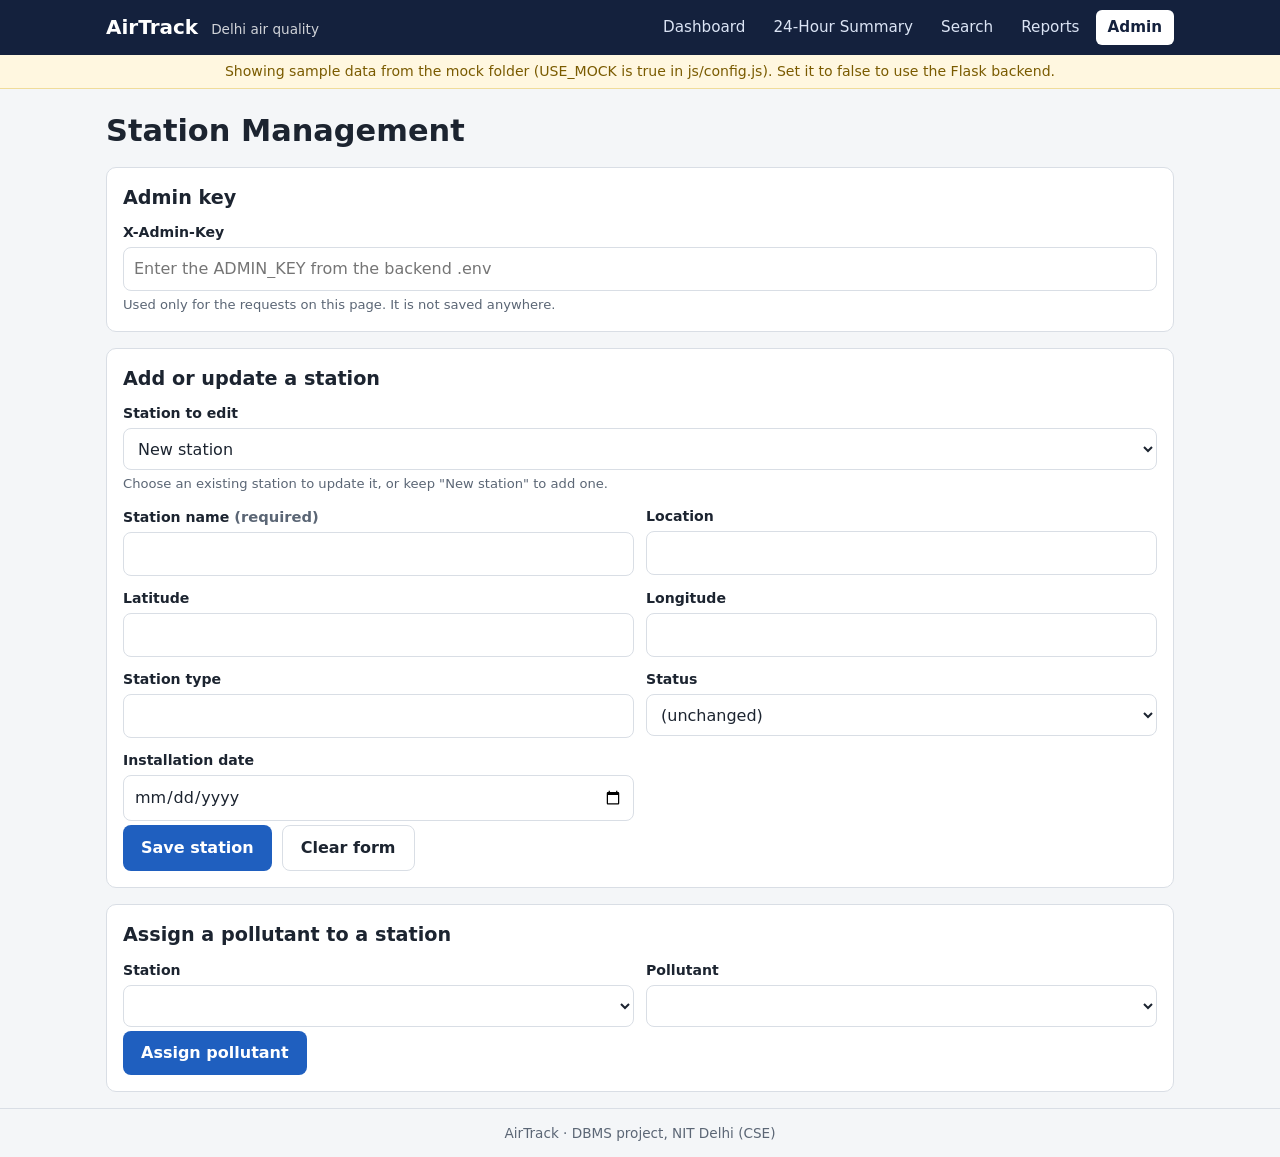
==== airtrack-main/frontend/admin.html @ 38c1b694 "Add files via upload" ====
<!DOCTYPE html>
<html lang="en">
<head>
  <meta charset="utf-8">
  <meta name="viewport" content="width=device-width, initial-scale=1">
  <title>Station Management | AirTrack</title>
  <link rel="stylesheet" href="css/style.css">
</head>
<body>
  <header class="site-header">
    <div class="container header-inner">
      <a class="brand" href="index.html">AirTrack <span>Delhi air quality</span></a>
      <nav class="nav" aria-label="Main">
        <a href="index.html">Dashboard</a>
        <a href="summary.html">24-Hour Summary</a>
        <a href="search.html">Search</a>
        <a href="reports.html">Reports</a>
        <a href="admin.html" class="active" aria-current="page">Admin</a>
      </nav>
    </div>
  </header>
  <div id="mock-banner" class="mock-banner" hidden></div>

  <main class="container">
    <h1>Station Management</h1>

    <div id="message" class="notice" hidden></div>

    <!-- Admin key: typed here, kept in JS memory only (gone when the page is reloaded) -->
    <section class="panel">
      <h2>Admin key</h2>
      <div class="field">
        <label for="admin-key">X-Admin-Key</label>
        <input type="password" id="admin-key" autocomplete="off" placeholder="Enter the ADMIN_KEY from the backend .env">
        <div class="hint">Used only for the requests on this page. It is not saved anywhere.</div>
      </div>
    </section>

    <!-- Add or update a station -->
    <section class="panel">
      <h2>Add or update a station</h2>
      <form id="station-form" novalidate>
        <div class="form-grid">
          <div class="span-all">
            <label for="station-pick">Station to edit</label>
            <select id="station-pick"><option value="">New station</option></select>
            <div class="hint">Choose an existing station to update it, or keep "New station" to add one.</div>
          </div>
          <div>
            <label for="s-name">Station name <span class="muted">(required)</span></label>
            <input type="text" id="s-name" maxlength="100">
          </div>
          <div>
            <label for="s-location">Location</label>
            <input type="text" id="s-location" maxlength="100">
          </div>
          <div>
            <label for="s-lat">Latitude</label>
            <input type="number" id="s-lat" step="any" min="-90" max="90">
          </div>
          <div>
            <label for="s-lon">Longitude</label>
            <input type="number" id="s-lon" step="any" min="-180" max="180">
          </div>
          <div>
            <label for="s-type">Station type</label>
            <input type="text" id="s-type" maxlength="30">
          </div>
          <div>
            <label for="s-status">Status</label>
            <select id="s-status">
              <option value="">(unchanged)</option>
              <option value="Active">Active</option>
              <option value="Inactive">Inactive</option>
            </select>
          </div>
          <div>
            <label for="s-installed">Installation date</label>
            <input type="date" id="s-installed">
          </div>
        </div>
        <div class="btn-row">
          <button type="submit" id="station-submit" class="btn">Save station</button>
          <button type="reset" id="station-reset" class="btn btn-secondary">Clear form</button>
        </div>
      </form>
      <div id="loading-station" class="loading" hidden><span class="spinner"></span><span>Saving…</span></div>
      <div id="station-message" class="notice" hidden></div>
    </section>

    <!-- Assign a pollutant to a station -->
    <section class="panel">
      <h2>Assign a pollutant to a station</h2>
      <form id="assign-form">
        <div class="form-grid">
          <div>
            <label for="assign-station">Station</label>
            <select id="assign-station"></select>
          </div>
          <div>
            <label for="assign-pollutant">Pollutant</label>
            <select id="assign-pollutant"></select>
          </div>
        </div>
        <div class="btn-row">
          <button type="submit" id="assign-submit" class="btn">Assign pollutant</button>
        </div>
      </form>
      <div id="loading-assign" class="loading" hidden><span class="spinner"></span><span>Saving…</span></div>
      <div id="assign-message" class="notice" hidden></div>
    </section>
  </main>

  <footer class="site-footer"><div class="container">AirTrack · DBMS project, NIT Delhi (CSE)</div></footer>

  <script src="js/config.js"></script>
  <script src="js/api.js"></script>
  <script src="js/common.js"></script>
  <script src="js/admin.js"></script>
</body>
</html>
---- airtrack-main/frontend/css/style.css ----
/* AirTrack: one stylesheet for every page. Plain CSS, mobile first. */

:root {
  --bg: #f4f6f8;
  --surface: #ffffff;
  --text: #1c2430;
  --muted: #5b6675;
  --border: #d9dee5;
  --primary: #1f5fbf;
  --primary-dark: #184c99;
  --danger: #b3261e;
  --danger-bg: #fdecea;
  --info: #1f5fbf;
  --info-bg: #eaf2fd;
  --empty: #7a5b00;
  --empty-bg: #fff7e0;
  --ok: #1b6e3a;
  --ok-bg: #e7f6ec;
  --radius: 10px;
  /* JS sets these on cards to show the AQI category colour (see the dashboard and reports) */
  --aqi-color: #9aa5b1;
  --aqi-text: #ffffff;
}

* { box-sizing: border-box; }

html { -webkit-text-size-adjust: 100%; }

body {
  margin: 0;
  font-family: system-ui, -apple-system, "Segoe UI", Roboto, Arial, sans-serif;
  font-size: 16px;
  line-height: 1.5;
  color: var(--text);
  background: var(--bg);
}

.container {
  width: 100%;
  max-width: 1100px;
  margin: 0 auto;
  padding: 0 16px;
}

h1 { font-size: 1.6rem; margin: 1.2rem 0 0.8rem; }
h2 { font-size: 1.2rem; margin: 1.6rem 0 0.6rem; }
h3 { font-size: 1.05rem; margin: 0 0 0.4rem; }
p { margin: 0 0 0.8rem; }
.muted { color: var(--muted); font-size: 0.92rem; }

/* ---------- Header and navigation ---------- */
.site-header { background: #14213d; color: #fff; }
.header-inner {
  display: flex;
  flex-direction: column;
  gap: 6px;
  padding-top: 10px;
  padding-bottom: 10px;
}
.brand { color: #fff; font-weight: 700; font-size: 1.25rem; text-decoration: none; }
.brand span { font-weight: 400; font-size: 0.85rem; opacity: 0.8; margin-left: 6px; }

.nav { display: flex; gap: 4px; overflow-x: auto; -webkit-overflow-scrolling: touch; }
.nav a {
  color: #dbe4f5;
  text-decoration: none;
  padding: 6px 12px;
  border-radius: 6px;
  white-space: nowrap;
  font-size: 0.95rem;
}
.nav a:hover { background: rgba(255, 255, 255, 0.12); }
.nav a.active { background: #fff; color: #14213d; font-weight: 600; }

.mock-banner {
  background: var(--empty-bg);
  color: var(--empty);
  text-align: center;
  font-size: 0.88rem;
  padding: 6px 12px;
  border-bottom: 1px solid #f0dc9a;
}

main { padding-bottom: 32px; }

.site-footer {
  border-top: 1px solid var(--border);
  color: var(--muted);
  font-size: 0.85rem;
  padding: 14px 0;
  text-align: center;
}

/* ---------- Forms and buttons ---------- */
label { display: block; font-size: 0.88rem; font-weight: 600; margin-bottom: 4px; }

select,
input[type="text"],
input[type="password"],
input[type="number"],
input[type="date"] {
  width: 100%;
  padding: 9px 10px;
  font: inherit;
  color: var(--text);
  background: #fff;
  border: 1px solid var(--border);
  border-radius: 8px;
  min-height: 42px;
}
select:focus,
input:focus,
button:focus-visible,
.nav a:focus-visible {
  outline: 3px solid rgba(31, 95, 191, 0.35);
  outline-offset: 1px;
}

.toolbar {
  display: flex;
  flex-wrap: wrap;
  gap: 12px;
  align-items: flex-end;
  margin-bottom: 16px;
}
.toolbar .field { flex: 1 1 180px; min-width: 0; }
.toolbar .field.small { flex: 0 1 160px; }

.form-grid {
  display: grid;
  grid-template-columns: 1fr;
  gap: 12px;
}
.form-grid .span-all { grid-column: 1 / -1; }
.hint { font-size: 0.82rem; color: var(--muted); margin-top: 4px; }

.radio-row { display: flex; gap: 16px; align-items: center; min-height: 42px; }
.radio-row label { display: inline-flex; gap: 6px; align-items: center; font-weight: 400; margin: 0; }

.btn {
  font: inherit;
  font-weight: 600;
  color: #fff;
  background: var(--primary);
  border: 0;
  border-radius: 8px;
  padding: 10px 18px;
  min-height: 42px;
  cursor: pointer;
}
.btn:hover { background: var(--primary-dark); }
.btn:disabled { opacity: 0.5; cursor: not-allowed; }
.btn-secondary { background: #fff; color: var(--text); border: 1px solid var(--border); }
.btn-secondary:hover { background: #eef1f5; }
.btn-row { display: flex; flex-wrap: wrap; gap: 10px; margin-top: 4px; }

/* ---------- Panels ---------- */
.panel {
  background: var(--surface);
  border: 1px solid var(--border);
  border-radius: var(--radius);
  padding: 16px;
  margin-bottom: 16px;
}
.panel > h2:first-child { margin-top: 0; }

/* ---------- UX states: loading, empty, error ---------- */
.loading { display: flex; align-items: center; gap: 10px; padding: 16px 4px; color: var(--muted); }
.spinner {
  width: 22px;
  height: 22px;
  border: 3px solid var(--border);
  border-top-color: var(--primary);
  border-radius: 50%;
  animation: spin 0.8s linear infinite;
  flex: none;
}
@keyframes spin { to { transform: rotate(360deg); } }

.notice {
  padding: 12px 14px;
  border-radius: 8px;
  border: 1px solid transparent;
  margin: 8px 0 14px;
}
.notice.error { background: var(--danger-bg); color: var(--danger); border-color: #f3c2be; }
.notice.empty { background: var(--empty-bg); color: var(--empty); border-color: #f0dc9a; }
.notice.info { background: var(--info-bg); color: var(--info); border-color: #c4d8f5; }
.notice.success { background: var(--ok-bg); color: var(--ok); border-color: #b7e0c4; }

[hidden] { display: none !important; }

/* ---------- Dashboard: AQI card ---------- */
.aqi-card {
  background: var(--surface);
  border: 1px solid var(--border);
  border-top: 8px solid var(--aqi-color);
  border-radius: var(--radius);
  padding: 20px 16px;
}
.aqi-main { display: flex; align-items: center; gap: 18px; flex-wrap: wrap; }
.aqi-number {
  display: grid;
  place-items: center;
  width: 8rem;
  height: 8rem;
  border-radius: 50%;
  background: var(--aqi-color);
  color: var(--aqi-text);
  font-size: 3rem;
  font-weight: 700;
  line-height: 1;
  flex: none;
}
.aqi-meta { min-width: 0; }
.badge {
  display: inline-block;
  background: var(--aqi-color);
  color: var(--aqi-text);
  font-weight: 700;
  font-size: 1.15rem;
  padding: 4px 14px;
  border-radius: 999px;
}
.aqi-date { margin: 8px 0 0; color: var(--muted); }
.aqi-health { margin: 16px 0 12px; font-size: 1.02rem; }
.aqi-facts { display: flex; flex-wrap: wrap; gap: 8px 32px; margin: 0; }
.aqi-facts dt { font-size: 0.82rem; color: var(--muted); }
.aqi-facts dd { margin: 0; font-weight: 600; }

/* small cards, one per pollutant */
.cards { display: grid; grid-template-columns: repeat(auto-fit, minmax(150px, 1fr)); gap: 12px; }
.pcard {
  background: var(--surface);
  border: 1px solid var(--border);
  border-left: 6px solid var(--aqi-color);
  border-radius: var(--radius);
  padding: 12px 14px;
}
.pcard .pname { font-weight: 700; }
.pcard .pvalue { font-size: 1.6rem; font-weight: 700; line-height: 1.2; }
.pcard .punit { font-size: 0.8rem; color: var(--muted); font-weight: 400; }
.pcard .psub { margin-top: 4px; font-size: 0.88rem; color: var(--muted); }

.legend { display: flex; flex-wrap: wrap; gap: 8px 16px; list-style: none; padding: 0; margin: 0; font-size: 0.85rem; }
.legend li { display: flex; align-items: center; gap: 6px; }
.legend .swatch { width: 14px; height: 14px; border-radius: 3px; background: var(--aqi-color); flex: none; }

/* ---------- Charts ---------- */
.chart-box { position: relative; height: 280px; }
.chart-box canvas { max-width: 100%; }

/* ---------- Tables ---------- */
.table-wrap { overflow-x: auto; -webkit-overflow-scrolling: touch; border: 1px solid var(--border); border-radius: 8px; background: #fff; }
table { width: 100%; border-collapse: collapse; font-size: 0.92rem; }
th, td { padding: 9px 12px; text-align: left; border-bottom: 1px solid var(--border); white-space: nowrap; }
th { background: #eef1f5; font-weight: 600; position: sticky; top: 0; }
tbody tr:last-child td { border-bottom: 0; }
tbody tr:hover { background: #f7f9fc; }
td.num, th.num { text-align: right; font-variant-numeric: tabular-nums; }
.cat-dot { display: inline-block; width: 10px; height: 10px; border-radius: 50%; background: var(--aqi-color); margin-right: 6px; }

/* ---------- Tabs and pagination (Search page) ---------- */
.tabs { display: flex; gap: 4px; border-bottom: 2px solid var(--border); margin: 16px 0 12px; }
.tab {
  font: inherit;
  font-weight: 600;
  background: none;
  border: 0;
  border-bottom: 3px solid transparent;
  margin-bottom: -2px;
  padding: 10px 14px;
  color: var(--muted);
  cursor: pointer;
}
.tab:hover { color: var(--text); }
.tab[aria-selected="true"] { color: var(--primary); border-bottom-color: var(--primary); }

.result-bar { display: flex; flex-wrap: wrap; justify-content: space-between; gap: 8px; align-items: center; margin-bottom: 8px; }
.pagination { display: flex; align-items: center; justify-content: center; gap: 12px; margin-top: 12px; flex-wrap: wrap; }

/* ---------- Reports: most polluted highlight ---------- */
.highlight {
  display: flex;
  align-items: center;
  gap: 16px;
  flex-wrap: wrap;
  background: var(--surface);
  border: 1px solid var(--border);
  border-left: 10px solid var(--aqi-color);
  border-radius: var(--radius);
  padding: 14px 16px;
  margin-bottom: 16px;
}
.highlight .hl-label { font-size: 0.82rem; color: var(--muted); text-transform: uppercase; letter-spacing: 0.04em; }
.highlight .hl-station { font-size: 1.25rem; font-weight: 700; }
.highlight .hl-aqi {
  background: var(--aqi-color);
  color: var(--aqi-text);
  font-size: 1.6rem;
  font-weight: 700;
  border-radius: 8px;
  padding: 4px 14px;
}

/* ---------- Wider screens ---------- */
@media (min-width: 640px) {
  .header-inner { flex-direction: row; align-items: center; justify-content: space-between; }
  .form-grid { grid-template-columns: repeat(2, 1fr); }
  .chart-box { height: 340px; }
  h1 { font-size: 1.9rem; }
}

@media (min-width: 900px) {
  .form-grid.cols-3 { grid-template-columns: repeat(3, 1fr); }
}

@media (max-width: 420px) {
  .aqi-number { width: 6.5rem; height: 6.5rem; font-size: 2.4rem; }
  th, td { padding: 8px 9px; }
}
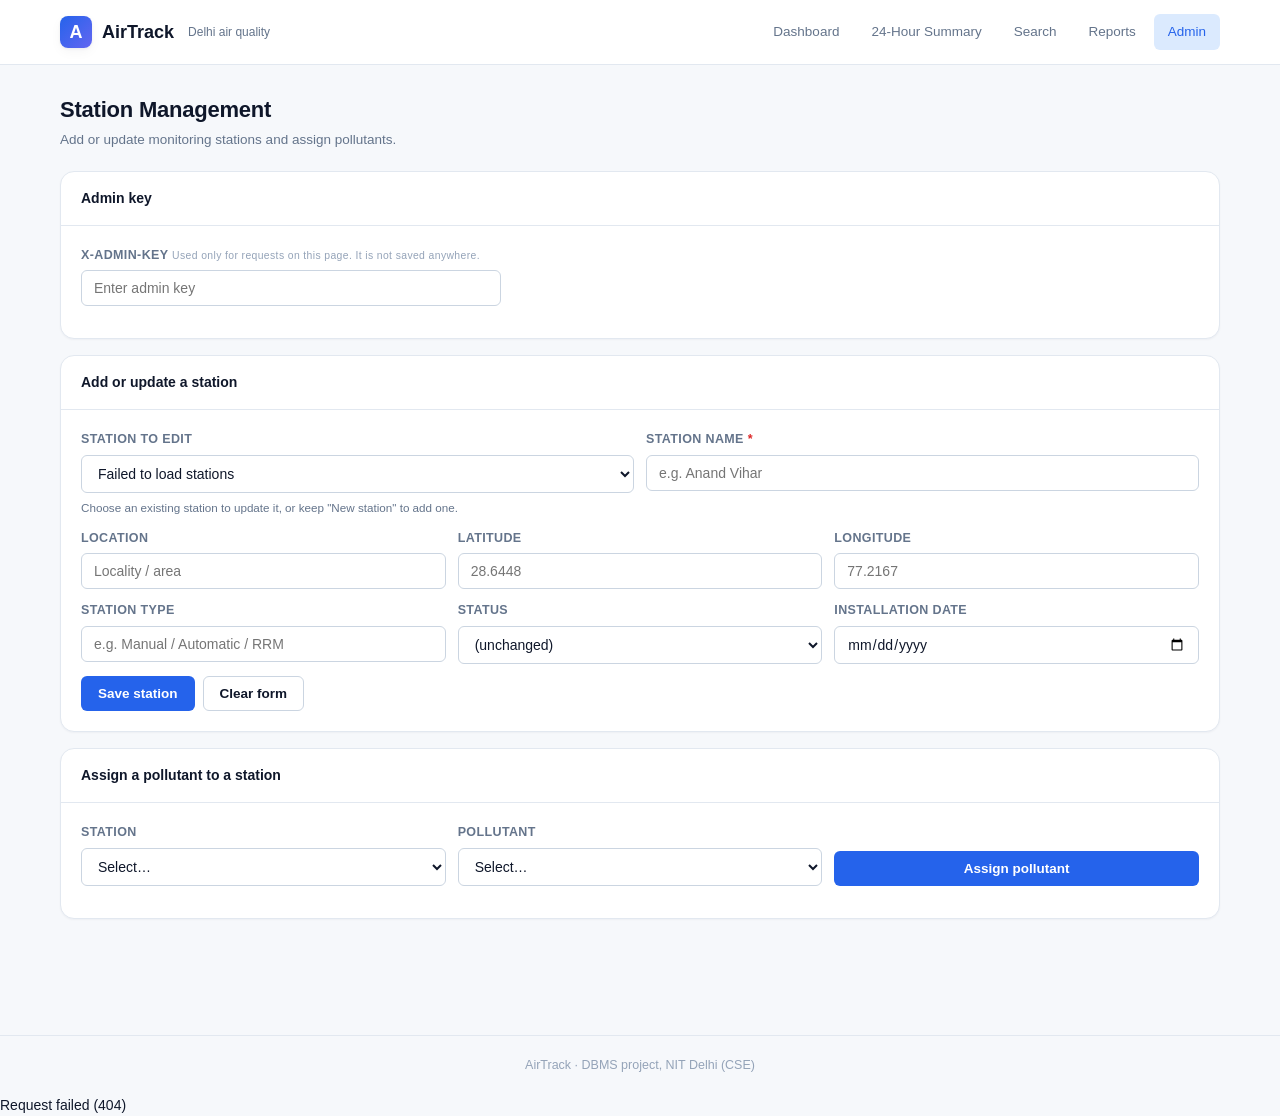
==== commit a9c6637c: "Add files via upload" ====
--- a/airtrack-main/frontend/admin.html
+++ b/airtrack-main/frontend/admin.html
@@ -1,121 +1,299 @@
 <!DOCTYPE html>
 <html lang="en">
 <head>
-  <meta charset="utf-8">
-  <meta name="viewport" content="width=device-width, initial-scale=1">
+  <meta charset="UTF-8" />
+  <meta name="viewport" content="width=device-width, initial-scale=1.0" />
   <title>Station Management | AirTrack</title>
-  <link rel="stylesheet" href="css/style.css">
+  <link rel="stylesheet" href="css/styles.css" />
 </head>
 <body>
-  <header class="site-header">
-    <div class="container header-inner">
-      <a class="brand" href="index.html">AirTrack <span>Delhi air quality</span></a>
-      <nav class="nav" aria-label="Main">
+  <header class="topbar">
+    <div class="topbar-inner">
+      <a class="brand" href="index.html">
+        <span class="brand-mark">A</span>
+        <span>AirTrack</span>
+        <span class="brand-sub">Delhi air quality</span>
+      </a>
+      <nav class="nav">
         <a href="index.html">Dashboard</a>
         <a href="summary.html">24-Hour Summary</a>
         <a href="search.html">Search</a>
         <a href="reports.html">Reports</a>
-        <a href="admin.html" class="active" aria-current="page">Admin</a>
+        <a href="admin.html">Admin</a>
       </nav>
     </div>
   </header>
-  <div id="mock-banner" class="mock-banner" hidden></div>
 
   <main class="container">
-    <h1>Station Management</h1>
-
-    <div id="message" class="notice" hidden></div>
-
-    <!-- Admin key: typed here, kept in JS memory only (gone when the page is reloaded) -->
-    <section class="panel">
-      <h2>Admin key</h2>
-      <div class="field">
-        <label for="admin-key">X-Admin-Key</label>
-        <input type="password" id="admin-key" autocomplete="off" placeholder="Enter the ADMIN_KEY from the backend .env">
-        <div class="hint">Used only for the requests on this page. It is not saved anywhere.</div>
+    <div class="page-header">
+      <div>
+        <h1 class="page-title">Station Management</h1>
+        <p class="page-subtitle">Add or update monitoring stations and assign pollutants.</p>
+      </div>
+    </div>
+
+    <section class="card" style="margin-bottom:16px;">
+      <div class="card-head"><h2 class="card-title">Admin key</h2></div>
+      <div class="card-body">
+        <div class="form-row">
+          <div class="field" style="grid-column: 1 / -1; max-width: 420px;">
+            <label for="admin-key">X-Admin-Key <small style="text-transform:none;font-weight:400;color:var(--text-subtle);">Used only for requests on this page. It is not saved anywhere.</small></label>
+            <input id="admin-key" type="password" class="input" autocomplete="off" placeholder="Enter admin key" />
+          </div>
+        </div>
       </div>
     </section>
 
-    <!-- Add or update a station -->
-    <section class="panel">
-      <h2>Add or update a station</h2>
-      <form id="station-form" novalidate>
-        <div class="form-grid">
-          <div class="span-all">
-            <label for="station-pick">Station to edit</label>
-            <select id="station-pick"><option value="">New station</option></select>
-            <div class="hint">Choose an existing station to update it, or keep "New station" to add one.</div>
-          </div>
-          <div>
-            <label for="s-name">Station name <span class="muted">(required)</span></label>
-            <input type="text" id="s-name" maxlength="100">
-          </div>
-          <div>
-            <label for="s-location">Location</label>
-            <input type="text" id="s-location" maxlength="100">
-          </div>
-          <div>
-            <label for="s-lat">Latitude</label>
-            <input type="number" id="s-lat" step="any" min="-90" max="90">
-          </div>
-          <div>
-            <label for="s-lon">Longitude</label>
-            <input type="number" id="s-lon" step="any" min="-180" max="180">
-          </div>
-          <div>
-            <label for="s-type">Station type</label>
-            <input type="text" id="s-type" maxlength="30">
-          </div>
-          <div>
-            <label for="s-status">Status</label>
-            <select id="s-status">
-              <option value="">(unchanged)</option>
-              <option value="Active">Active</option>
-              <option value="Inactive">Inactive</option>
-            </select>
-          </div>
-          <div>
-            <label for="s-installed">Installation date</label>
-            <input type="date" id="s-installed">
-          </div>
-        </div>
-        <div class="btn-row">
-          <button type="submit" id="station-submit" class="btn">Save station</button>
-          <button type="reset" id="station-reset" class="btn btn-secondary">Clear form</button>
-        </div>
-      </form>
-      <div id="loading-station" class="loading" hidden><span class="spinner"></span><span>Saving…</span></div>
-      <div id="station-message" class="notice" hidden></div>
+    <section class="card" style="margin-bottom:16px;">
+      <div class="card-head"><h2 class="card-title">Add or update a station</h2></div>
+      <div class="card-body">
+        <form id="station-form" novalidate>
+          <div class="form-row">
+            <div class="field">
+              <label for="st-select">Station to edit</label>
+              <select id="st-select" class="select">
+                <option value="">New station</option>
+              </select>
+              <small style="color:var(--text-muted);">Choose an existing station to update it, or keep "New station" to add one.</small>
+            </div>
+            <div class="field">
+              <label for="st-name">Station name <span style="color:var(--danger);">*</span></label>
+              <input id="st-name" type="text" class="input" required placeholder="e.g. Anand Vihar" />
+            </div>
+          </div>
+          <div class="form-row">
+            <div class="field">
+              <label for="st-location">Location</label>
+              <input id="st-location" type="text" class="input" placeholder="Locality / area" />
+            </div>
+            <div class="field">
+              <label for="st-lat">Latitude</label>
+              <input id="st-lat" type="number" step="any" class="input" placeholder="28.6448" />
+            </div>
+            <div class="field">
+              <label for="st-lon">Longitude</label>
+              <input id="st-lon" type="number" step="any" class="input" placeholder="77.2167" />
+            </div>
+          </div>
+          <div class="form-row">
+            <div class="field">
+              <label for="st-type">Station type</label>
+              <input id="st-type" type="text" class="input" placeholder="e.g. Manual / Automatic / RRM" />
+            </div>
+            <div class="field">
+              <label for="st-status">Status</label>
+              <select id="st-status" class="select">
+                <option value="">(unchanged)</option>
+                <option value="active">Active</option>
+                <option value="inactive">Inactive</option>
+              </select>
+            </div>
+            <div class="field">
+              <label for="st-installed">Installation date</label>
+              <input id="st-installed" type="date" class="input" />
+            </div>
+          </div>
+          <div class="actions">
+            <button type="submit" id="st-save" class="btn btn-primary">Save station</button>
+            <button type="button" id="st-clear" class="btn btn-secondary">Clear form</button>
+          </div>
+        </form>
+      </div>
     </section>
 
-    <!-- Assign a pollutant to a station -->
-    <section class="panel">
-      <h2>Assign a pollutant to a station</h2>
-      <form id="assign-form">
-        <div class="form-grid">
-          <div>
-            <label for="assign-station">Station</label>
-            <select id="assign-station"></select>
-          </div>
-          <div>
-            <label for="assign-pollutant">Pollutant</label>
-            <select id="assign-pollutant"></select>
-          </div>
-        </div>
-        <div class="btn-row">
-          <button type="submit" id="assign-submit" class="btn">Assign pollutant</button>
-        </div>
-      </form>
-      <div id="loading-assign" class="loading" hidden><span class="spinner"></span><span>Saving…</span></div>
-      <div id="assign-message" class="notice" hidden></div>
+    <section class="card">
+      <div class="card-head"><h2 class="card-title">Assign a pollutant to a station</h2></div>
+      <div class="card-body">
+        <form id="pollutant-form" novalidate>
+          <div class="form-row">
+            <div class="field">
+              <label for="p-station">Station</label>
+              <select id="p-station" class="select"><option value="">Select…</option></select>
+            </div>
+            <div class="field">
+              <label for="p-pollutant">Pollutant</label>
+              <select id="p-pollutant" class="select">
+                <option value="">Select…</option>
+                <option>PM2.5</option><option>PM10</option>
+                <option>NO2</option><option>O3</option>
+                <option>SO2</option><option>CO</option>
+                <option>NH3</option>
+              </select>
+            </div>
+            <div class="field" style="justify-content:flex-end;">
+              <label>&nbsp;</label>
+              <button type="submit" id="p-assign" class="btn btn-primary">Assign pollutant</button>
+            </div>
+          </div>
+        </form>
+      </div>
     </section>
   </main>
 
-  <footer class="site-footer"><div class="container">AirTrack · DBMS project, NIT Delhi (CSE)</div></footer>
-
-  <script src="js/config.js"></script>
-  <script src="js/api.js"></script>
-  <script src="js/common.js"></script>
-  <script src="js/admin.js"></script>
+  <footer class="footer">AirTrack · DBMS project, NIT Delhi (CSE)</footer>
+
+  <script src="js/app.js"></script>
+  <script>
+  (function () {
+    const AT = window.AirTrack;
+
+    const keyInp     = document.getElementById("admin-key");
+    const stSelect   = document.getElementById("st-select");
+    const stForm     = document.getElementById("station-form");
+    const stName     = document.getElementById("st-name");
+    const stLocation = document.getElementById("st-location");
+    const stLat      = document.getElementById("st-lat");
+    const stLon      = document.getElementById("st-lon");
+    const stType     = document.getElementById("st-type");
+    const stStatus   = document.getElementById("st-status");
+    const stInstalled= document.getElementById("st-installed");
+    const stSave     = document.getElementById("st-save");
+    const stClear    = document.getElementById("st-clear");
+
+    const pStation   = document.getElementById("p-station");
+    const pPollutant = document.getElementById("p-pollutant");
+    const pForm      = document.getElementById("pollutant-form");
+    const pAssign    = document.getElementById("p-assign");
+
+    keyInp.value = AT.getAdminKey();
+    keyInp.addEventListener("input", () => AT.setAdminKey(keyInp.value.trim()));
+
+    async function loadStations() {
+      try {
+        const data = await AT.api("/api/stations");
+        const list = Array.isArray(data) ? data : (data.stations || []);
+        const opts = [`<option value="">New station</option>`]
+          .concat(list.map(s => `<option value="${s.id}">${escapeHtml(s.name || s.id)}</option>`));
+        stSelect.innerHTML = opts.join("");
+
+        pStation.innerHTML = [`<option value="">Select…</option>`]
+          .concat(list.map(s => `<option value="${s.id}">${escapeHtml(s.name || s.id)}</option>`)).join("");
+      } catch (e) {
+        stSelect.innerHTML = `<option value="">Failed to load stations</option>`;
+        AT.toast(e.message, "error");
+      }
+    }
+
+    stSelect.addEventListener("change", async () => {
+      clearStationForm();
+      const id = stSelect.value;
+      if (!id) return;
+      try {
+        const s = await AT.api(`/api/stations/${encodeURIComponent(id)}`);
+        stName.value     = s.name || "";
+        stLocation.value = s.location || "";
+        stLat.value      = s.latitude  ?? "";
+        stLon.value      = s.longitude ?? "";
+        stType.value     = s.type || "";
+        stStatus.value   = s.status || "";
+        stInstalled.value= s.installationDate ? String(s.installationDate).slice(0, 10) : "";
+      } catch (e) {
+        AT.toast("Could not load station details: " + e.message, "error");
+      }
+    });
+
+    function clearStationForm() {
+      stName.value = "";
+      stLocation.value = "";
+      stLat.value = "";
+      stLon.value = "";
+      stType.value = "";
+      stStatus.value = "";
+      stInstalled.value = "";
+    }
+    stClear.addEventListener("click", () => {
+      stSelect.value = "";
+      clearStationForm();
+    });
+
+    function setBusy(btn, busy, originalText) {
+      if (busy) {
+        btn.dataset.origText = btn.textContent;
+        btn.disabled = true;
+        btn.innerHTML = `<span class="spinner"></span>Saving…`;
+      } else {
+        btn.disabled = false;
+        btn.textContent = btn.dataset.origText || originalText;
+      }
+    }
+
+    stForm.addEventListener("submit", async (e) => {
+      e.preventDefault();
+      if (!stName.value.trim()) {
+        AT.toast("Station name is required.", "warn");
+        stName.focus();
+        return;
+      }
+      if (!keyInp.value.trim()) {
+        AT.toast("Admin key is required.", "warn");
+        keyInp.focus();
+        return;
+      }
+      const payload = {
+        name: stName.value.trim(),
+        location: stLocation.value.trim() || null,
+        latitude: stLat.value === "" ? null : Number(stLat.value),
+        longitude: stLon.value === "" ? null : Number(stLon.value),
+        type: stType.value.trim() || null,
+        installationDate: stInstalled.value || null,
+      };
+      if (stStatus.value) payload.status = stStatus.value;
+
+      const existingId = stSelect.value;
+      const method = existingId ? "PUT" : "POST";
+      const path = existingId ? `/api/stations/${encodeURIComponent(existingId)}` : `/api/stations`;
+
+      setBusy(stSave, true);
+      try {
+        await AT.api(path, { method, body: payload, admin: true });
+        AT.toast(existingId ? "Station updated." : "Station created.", "success");
+        await loadStations();
+        if (!existingId) {
+          stSelect.value = "";
+          clearStationForm();
+        }
+      } catch (err) {
+        AT.toast(err.message || "Failed to save station.", "error");
+      } finally {
+        setBusy(stSave, false, "Save station");
+      }
+    });
+
+    pForm.addEventListener("submit", async (e) => {
+      e.preventDefault();
+      if (!pStation.value || !pPollutant.value) {
+        AT.toast("Select both a station and a pollutant.", "warn");
+        return;
+      }
+      if (!keyInp.value.trim()) {
+        AT.toast("Admin key is required.", "warn");
+        keyInp.focus();
+        return;
+      }
+      setBusy(pAssign, true);
+      try {
+        await AT.api(
+          `/api/stations/${encodeURIComponent(pStation.value)}/pollutants`,
+          { method: "POST", body: { pollutant: pPollutant.value }, admin: true }
+        );
+        AT.toast("Pollutant assigned.", "success");
+        pPollutant.value = "";
+      } catch (err) {
+        AT.toast(err.message || "Failed to assign pollutant.", "error");
+      } finally {
+        setBusy(pAssign, false, "Assign pollutant");
+      }
+    });
+
+    function escapeHtml(s) {
+      return String(s ?? "").replace(/[&<>"']/g, c => ({
+        "&":"&amp;","<":"&lt;",">":"&gt;",'"':"&quot;","'":"&#39;"
+      }[c]));
+    }
+
+    loadStations();
+  })();
+  </script>
+  <script src="js/config.js"></script><script src="js/api.js"></script><script src="js/common.js"></script><script src="js/admin.js"></script>
 </body>
-</html>
+</html>
--- a/airtrack-main/frontend/css/styles.css
+++ b/airtrack-main/frontend/css/styles.css
@@ -0,0 +1,93 @@
+:root {
+  --bg: #f6f8fb; --surface: #ffffff; --surface-2: #f1f5f9;
+  --border: #e2e8f0; --border-strong: #cbd5e1;
+  --text: #0f172a; --text-muted: #64748b; --text-subtle: #94a3b8;
+  --primary: #2563eb; --primary-hover: #1d4ed8; --primary-soft: #dbeafe;
+  --danger: #dc2626; --danger-soft: #fee2e2; --success: #059669; --success-soft: #d1fae5;
+  --warning: #d97706;
+  --radius-sm: 6px; --radius: 10px; --radius-lg: 14px;
+  --shadow-sm: 0 1px 2px rgba(15, 23, 42, 0.04);
+  --shadow: 0 1px 3px rgba(15, 23, 42, 0.06), 0 4px 12px rgba(15, 23, 42, 0.04);
+  --font: "Inter", -apple-system, BlinkMacSystemFont, "Segoe UI", Roboto, sans-serif;
+  --container: 1200px;
+}
+* { box-sizing: border-box; }
+html, body { margin: 0; padding: 0; }
+body { font-family: var(--font); background: var(--bg); color: var(--text); font-size: 14px; line-height: 1.5; }
+a { color: var(--primary); text-decoration: none; }
+a:hover { text-decoration: underline; }
+
+.topbar { background: var(--surface); border-bottom: 1px solid var(--border); position: sticky; top: 0; z-index: 50; }
+.topbar-inner { max-width: var(--container); margin: 0 auto; padding: 14px 20px; display: flex; align-items: center; gap: 24px; }
+.brand { display: flex; align-items: center; gap: 10px; font-weight: 700; font-size: 18px; color: var(--text); text-decoration: none; }
+.brand-mark { width: 32px; height: 32px; border-radius: 8px; background: linear-gradient(135deg, var(--primary), #6366f1); display: grid; place-items: center; color: white; font-weight: 800; box-shadow: var(--shadow); }
+.brand-sub { font-size: 12px; color: var(--text-muted); font-weight: 500; margin-left: 4px; }
+.nav { display: flex; gap: 4px; margin-left: auto; flex-wrap: wrap; }
+.nav a { padding: 8px 14px; border-radius: var(--radius-sm); color: var(--text-muted); font-weight: 500; font-size: 13.5px; transition: background .15s, color .15s; }
+.nav a:hover { background: var(--surface-2); color: var(--text); text-decoration: none; }
+.nav a.active { background: var(--primary-soft); color: var(--primary); }
+
+.container { max-width: var(--container); margin: 0 auto; padding: 28px 20px 60px; }
+.page-header { display: flex; align-items: baseline; justify-content: space-between; gap: 16px; margin-bottom: 20px; flex-wrap: wrap; }
+.page-title { font-size: 22px; font-weight: 700; margin: 0; letter-spacing: -0.01em; }
+.page-subtitle { color: var(--text-muted); font-size: 13.5px; margin: 4px 0 0; }
+
+.card { background: var(--surface); border: 1px solid var(--border); border-radius: var(--radius-lg); box-shadow: var(--shadow-sm); margin-bottom: 16px; }
+.card-head { padding: 16px 20px; border-bottom: 1px solid var(--border); display: flex; align-items: center; justify-content: space-between; gap: 12px; }
+.card-title { font-size: 14px; font-weight: 600; margin: 0; color: var(--text); }
+.card-body { padding: 20px; }
+.card-body.tight { padding: 14px 20px; }
+
+.grid { display: grid; gap: 16px; }
+.grid-2 { grid-template-columns: repeat(2, 1fr); }
+.grid-3 { grid-template-columns: repeat(3, 1fr); }
+.grid-4 { grid-template-columns: repeat(4, 1fr); }
+@media (max-width: 900px) { .grid-3, .grid-4 { grid-template-columns: repeat(2, 1fr); } }
+@media (max-width: 560px) { .grid-2, .grid-3, .grid-4 { grid-template-columns: 1fr; } }
+
+.form-row { display: grid; grid-template-columns: repeat(auto-fit, minmax(180px, 1fr)); gap: 12px; margin-bottom: 12px; }
+.field { display: flex; flex-direction: column; gap: 6px; }
+.field label { font-size: 12.5px; font-weight: 600; color: var(--text-muted); text-transform: uppercase; letter-spacing: 0.03em; }
+.input, .select { width: 100%; padding: 9px 12px; font-size: 14px; font-family: inherit; color: var(--text); background: var(--surface); border: 1px solid var(--border-strong); border-radius: var(--radius-sm); transition: border-color .15s, box-shadow .15s; }
+.input:focus, .select:focus { outline: none; border-color: var(--primary); box-shadow: 0 0 0 3px rgba(37, 99, 235, 0.15); }
+.actions { display: flex; gap: 8px; flex-wrap: wrap; margin-top: 8px; }
+
+.btn { display: inline-flex; align-items: center; justify-content: center; gap: 6px; padding: 9px 16px; font-size: 13.5px; font-weight: 600; font-family: inherit; border-radius: var(--radius-sm); border: 1px solid transparent; cursor: pointer; transition: background .15s, border-color .15s, color .15s; }
+.btn:active { transform: translateY(1px); }
+.btn:disabled { opacity: 0.6; cursor: not-allowed; }
+.btn-primary { background: var(--primary); color: white; }
+.btn-primary:hover:not(:disabled) { background: var(--primary-hover); }
+.btn-secondary { background: var(--surface); color: var(--text); border-color: var(--border-strong); }
+.btn-secondary:hover:not(:disabled) { background: var(--surface-2); }
+.btn-sm { padding: 6px 12px; font-size: 12.5px; }
+
+.table-wrap { overflow-x: auto; border-radius: var(--radius); }
+table { width: 100%; border-collapse: collapse; font-size: 13.5px; }
+thead th { text-align: left; font-weight: 600; font-size: 12px; text-transform: uppercase; letter-spacing: 0.04em; color: var(--text-muted); background: var(--surface-2); padding: 10px 14px; border-bottom: 1px solid var(--border); }
+tbody td { padding: 11px 14px; border-bottom: 1px solid var(--border); color: var(--text); vertical-align: middle; }
+tbody tr:last-child td { border-bottom: none; }
+tbody tr:hover { background: #fafbfc; }
+
+/* JS-generated classes */
+.notice { padding: 12px 16px; border-radius: var(--radius-sm); margin: 16px 0; font-size: 13.5px; }
+.notice.error { background: var(--danger-soft); color: var(--danger); border-left: 4px solid var(--danger); }
+.notice.empty { background: var(--surface-2); color: var(--text-muted); border-left: 4px solid var(--border-strong); }
+.notice.info { background: var(--primary-soft); color: var(--primary); border-left: 4px solid var(--primary); }
+.notice.success { background: var(--success-soft); color: var(--success); border-left: 4px solid var(--success); }
+
+.pcard { padding: 16px; border-radius: var(--radius); border: 1px solid var(--border); background: var(--surface); display: flex; flex-direction: column; gap: 4px; }
+.pcard.dominant { border-width: 2px; }
+.pname { font-weight: 700; font-size: 15px; display: flex; align-items: center; gap: 8px; }
+.pvalue { font-size: 24px; font-weight: 700; color: var(--text); }
+.punit { font-size: 14px; font-weight: 500; color: var(--text-muted); }
+.psub { font-size: 12.5px; color: var(--text-muted); }
+.ptime { font-size: 11.5px; color: var(--text-subtle); margin-top: 4px; }
+.tag { background: var(--primary); color: white; font-size: 10px; padding: 2px 6px; border-radius: 4px; text-transform: uppercase; font-weight: 700; }
+.swatch { width: 12px; height: 12px; border-radius: 3px; display: inline-block; background-color: var(--aqi-color, #cbd5e1); }
+.badge { display: inline-flex; align-items: center; gap: 6px; padding: 3px 10px; border-radius: 999px; font-size: 12px; font-weight: 600; background-color: var(--aqi-color, var(--surface-2)); color: var(--aqi-text, var(--text-muted)); border: 1px solid var(--border); }
+.num { text-align: right; font-variant-numeric: tabular-nums; }
+#mock-banner { background: var(--warning); color: white; padding: 8px 16px; font-size: 13px; text-align: center; }
+
+.footer { text-align: center; color: var(--text-subtle); font-size: 12.5px; padding: 20px; border-top: 1px solid var(--border); margin-top: 40px; }
+.chart-container { width: 100%; height: 300px; position: relative; }
+@media (max-width: 720px) { .topbar-inner { padding: 12px 16px; gap: 12px; } .brand-sub { display: none; } .nav { width: 100%; margin-left: 0; overflow-x: auto; flex-wrap: nowrap; } }
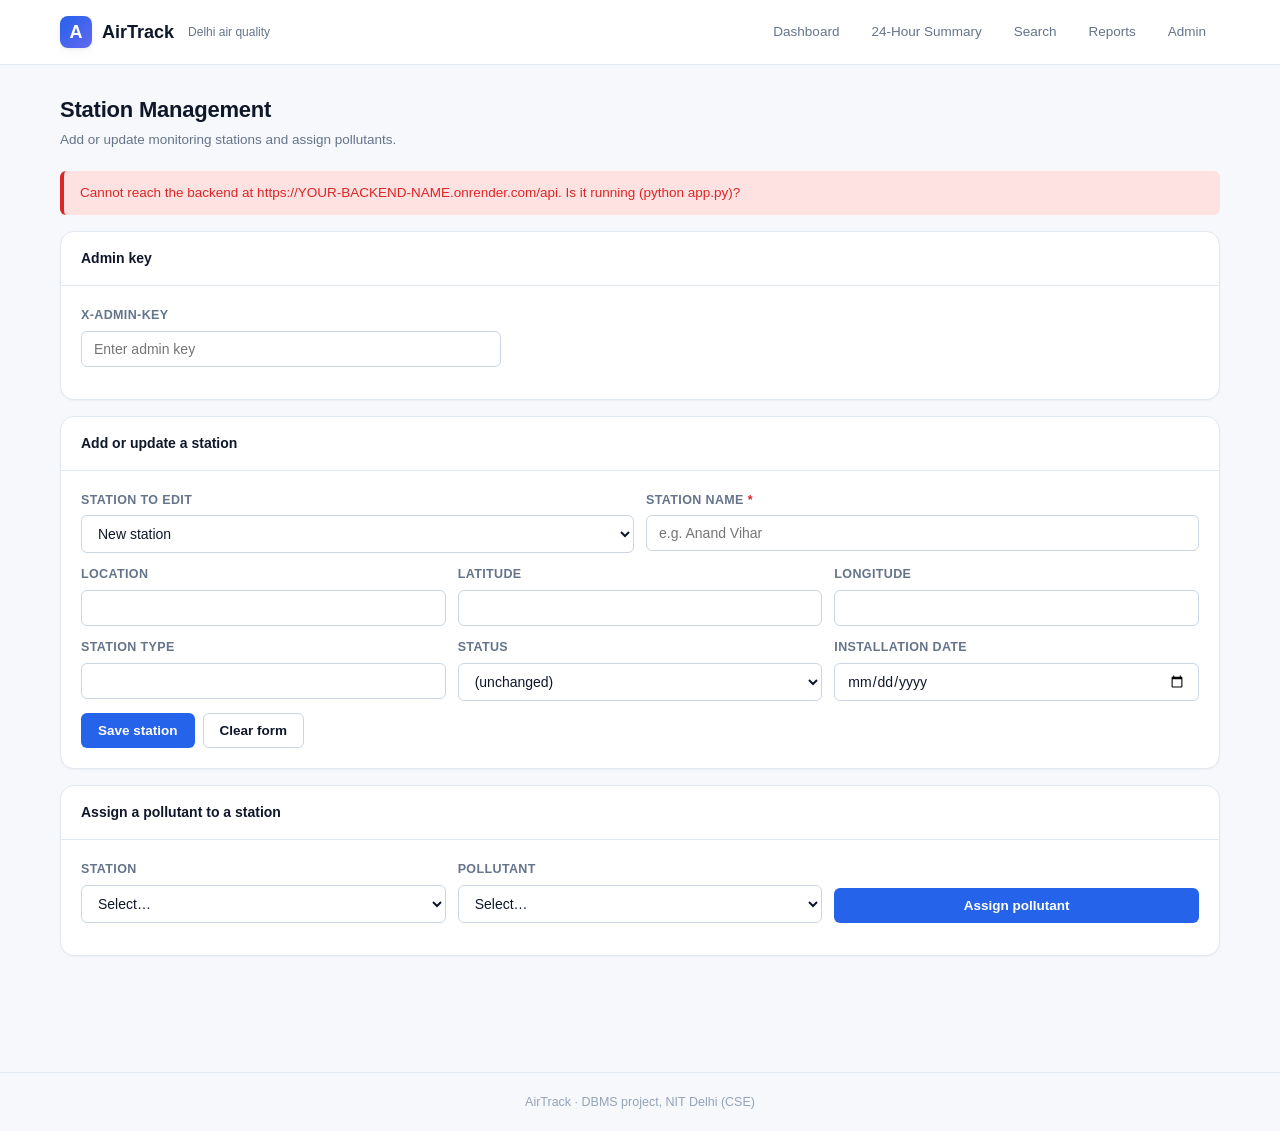
==== commit 94c9a4fd: "Add files via upload" ====
--- a/airtrack-main/frontend/admin.html
+++ b/airtrack-main/frontend/admin.html
@@ -7,13 +7,10 @@
   <link rel="stylesheet" href="css/styles.css" />
 </head>
 <body>
+  <div id="mock-banner" hidden></div>
   <header class="topbar">
     <div class="topbar-inner">
-      <a class="brand" href="index.html">
-        <span class="brand-mark">A</span>
-        <span>AirTrack</span>
-        <span class="brand-sub">Delhi air quality</span>
-      </a>
+      <a class="brand" href="index.html"><span class="brand-mark">A</span><span>AirTrack</span><span class="brand-sub">Delhi air quality</span></a>
       <nav class="nav">
         <a href="index.html">Dashboard</a>
         <a href="summary.html">24-Hour Summary</a>
@@ -32,29 +29,29 @@
       </div>
     </div>
 
-    <section class="card" style="margin-bottom:16px;">
+    <div id="loading" hidden><div class="loading"><span class="spinner"></span>Loading…</div></div>
+    <div id="admin-message" class="notice" hidden></div>
+
+    <section class="card">
       <div class="card-head"><h2 class="card-title">Admin key</h2></div>
       <div class="card-body">
         <div class="form-row">
           <div class="field" style="grid-column: 1 / -1; max-width: 420px;">
-            <label for="admin-key">X-Admin-Key <small style="text-transform:none;font-weight:400;color:var(--text-subtle);">Used only for requests on this page. It is not saved anywhere.</small></label>
+            <label for="admin-key">X-Admin-Key</label>
             <input id="admin-key" type="password" class="input" autocomplete="off" placeholder="Enter admin key" />
           </div>
         </div>
       </div>
     </section>
 
-    <section class="card" style="margin-bottom:16px;">
+    <section class="card" style="margin-top:16px;">
       <div class="card-head"><h2 class="card-title">Add or update a station</h2></div>
       <div class="card-body">
         <form id="station-form" novalidate>
           <div class="form-row">
             <div class="field">
               <label for="st-select">Station to edit</label>
-              <select id="st-select" class="select">
-                <option value="">New station</option>
-              </select>
-              <small style="color:var(--text-muted);">Choose an existing station to update it, or keep "New station" to add one.</small>
+              <select id="st-select" class="select"><option value="">New station</option></select>
             </div>
             <div class="field">
               <label for="st-name">Station name <span style="color:var(--danger);">*</span></label>
@@ -62,36 +59,21 @@
             </div>
           </div>
           <div class="form-row">
-            <div class="field">
-              <label for="st-location">Location</label>
-              <input id="st-location" type="text" class="input" placeholder="Locality / area" />
-            </div>
-            <div class="field">
-              <label for="st-lat">Latitude</label>
-              <input id="st-lat" type="number" step="any" class="input" placeholder="28.6448" />
-            </div>
-            <div class="field">
-              <label for="st-lon">Longitude</label>
-              <input id="st-lon" type="number" step="any" class="input" placeholder="77.2167" />
-            </div>
+            <div class="field"><label for="st-location">Location</label><input id="st-location" type="text" class="input" /></div>
+            <div class="field"><label for="st-lat">Latitude</label><input id="st-lat" type="number" step="any" class="input" /></div>
+            <div class="field"><label for="st-lon">Longitude</label><input id="st-lon" type="number" step="any" class="input" /></div>
           </div>
           <div class="form-row">
-            <div class="field">
-              <label for="st-type">Station type</label>
-              <input id="st-type" type="text" class="input" placeholder="e.g. Manual / Automatic / RRM" />
-            </div>
+            <div class="field"><label for="st-type">Station type</label><input id="st-type" type="text" class="input" /></div>
             <div class="field">
               <label for="st-status">Status</label>
               <select id="st-status" class="select">
                 <option value="">(unchanged)</option>
-                <option value="active">Active</option>
-                <option value="inactive">Inactive</option>
+                <option value="Active">Active</option>
+                <option value="Inactive">Inactive</option>
               </select>
             </div>
-            <div class="field">
-              <label for="st-installed">Installation date</label>
-              <input id="st-installed" type="date" class="input" />
-            </div>
+            <div class="field"><label for="st-installed">Installation date</label><input id="st-installed" type="date" class="input" /></div>
           </div>
           <div class="actions">
             <button type="submit" id="st-save" class="btn btn-primary">Save station</button>
@@ -101,7 +83,7 @@
       </div>
     </section>
 
-    <section class="card">
+    <section class="card" style="margin-top:16px;">
       <div class="card-head"><h2 class="card-title">Assign a pollutant to a station</h2></div>
       <div class="card-body">
         <form id="pollutant-form" novalidate>
@@ -115,9 +97,7 @@
               <select id="p-pollutant" class="select">
                 <option value="">Select…</option>
                 <option>PM2.5</option><option>PM10</option>
-                <option>NO2</option><option>O3</option>
-                <option>SO2</option><option>CO</option>
-                <option>NH3</option>
+                <option>NO2</option><option>SO2</option>
               </select>
             </div>
             <div class="field" style="justify-content:flex-end;">
@@ -131,169 +111,9 @@
   </main>
 
   <footer class="footer">AirTrack · DBMS project, NIT Delhi (CSE)</footer>
-
-  <script src="js/app.js"></script>
-  <script>
-  (function () {
-    const AT = window.AirTrack;
-
-    const keyInp     = document.getElementById("admin-key");
-    const stSelect   = document.getElementById("st-select");
-    const stForm     = document.getElementById("station-form");
-    const stName     = document.getElementById("st-name");
-    const stLocation = document.getElementById("st-location");
-    const stLat      = document.getElementById("st-lat");
-    const stLon      = document.getElementById("st-lon");
-    const stType     = document.getElementById("st-type");
-    const stStatus   = document.getElementById("st-status");
-    const stInstalled= document.getElementById("st-installed");
-    const stSave     = document.getElementById("st-save");
-    const stClear    = document.getElementById("st-clear");
-
-    const pStation   = document.getElementById("p-station");
-    const pPollutant = document.getElementById("p-pollutant");
-    const pForm      = document.getElementById("pollutant-form");
-    const pAssign    = document.getElementById("p-assign");
-
-    keyInp.value = AT.getAdminKey();
-    keyInp.addEventListener("input", () => AT.setAdminKey(keyInp.value.trim()));
-
-    async function loadStations() {
-      try {
-        const data = await AT.api("/api/stations");
-        const list = Array.isArray(data) ? data : (data.stations || []);
-        const opts = [`<option value="">New station</option>`]
-          .concat(list.map(s => `<option value="${s.id}">${escapeHtml(s.name || s.id)}</option>`));
-        stSelect.innerHTML = opts.join("");
-
-        pStation.innerHTML = [`<option value="">Select…</option>`]
-          .concat(list.map(s => `<option value="${s.id}">${escapeHtml(s.name || s.id)}</option>`)).join("");
-      } catch (e) {
-        stSelect.innerHTML = `<option value="">Failed to load stations</option>`;
-        AT.toast(e.message, "error");
-      }
-    }
-
-    stSelect.addEventListener("change", async () => {
-      clearStationForm();
-      const id = stSelect.value;
-      if (!id) return;
-      try {
-        const s = await AT.api(`/api/stations/${encodeURIComponent(id)}`);
-        stName.value     = s.name || "";
-        stLocation.value = s.location || "";
-        stLat.value      = s.latitude  ?? "";
-        stLon.value      = s.longitude ?? "";
-        stType.value     = s.type || "";
-        stStatus.value   = s.status || "";
-        stInstalled.value= s.installationDate ? String(s.installationDate).slice(0, 10) : "";
-      } catch (e) {
-        AT.toast("Could not load station details: " + e.message, "error");
-      }
-    });
-
-    function clearStationForm() {
-      stName.value = "";
-      stLocation.value = "";
-      stLat.value = "";
-      stLon.value = "";
-      stType.value = "";
-      stStatus.value = "";
-      stInstalled.value = "";
-    }
-    stClear.addEventListener("click", () => {
-      stSelect.value = "";
-      clearStationForm();
-    });
-
-    function setBusy(btn, busy, originalText) {
-      if (busy) {
-        btn.dataset.origText = btn.textContent;
-        btn.disabled = true;
-        btn.innerHTML = `<span class="spinner"></span>Saving…`;
-      } else {
-        btn.disabled = false;
-        btn.textContent = btn.dataset.origText || originalText;
-      }
-    }
-
-    stForm.addEventListener("submit", async (e) => {
-      e.preventDefault();
-      if (!stName.value.trim()) {
-        AT.toast("Station name is required.", "warn");
-        stName.focus();
-        return;
-      }
-      if (!keyInp.value.trim()) {
-        AT.toast("Admin key is required.", "warn");
-        keyInp.focus();
-        return;
-      }
-      const payload = {
-        name: stName.value.trim(),
-        location: stLocation.value.trim() || null,
-        latitude: stLat.value === "" ? null : Number(stLat.value),
-        longitude: stLon.value === "" ? null : Number(stLon.value),
-        type: stType.value.trim() || null,
-        installationDate: stInstalled.value || null,
-      };
-      if (stStatus.value) payload.status = stStatus.value;
-
-      const existingId = stSelect.value;
-      const method = existingId ? "PUT" : "POST";
-      const path = existingId ? `/api/stations/${encodeURIComponent(existingId)}` : `/api/stations`;
-
-      setBusy(stSave, true);
-      try {
-        await AT.api(path, { method, body: payload, admin: true });
-        AT.toast(existingId ? "Station updated." : "Station created.", "success");
-        await loadStations();
-        if (!existingId) {
-          stSelect.value = "";
-          clearStationForm();
-        }
-      } catch (err) {
-        AT.toast(err.message || "Failed to save station.", "error");
-      } finally {
-        setBusy(stSave, false, "Save station");
-      }
-    });
-
-    pForm.addEventListener("submit", async (e) => {
-      e.preventDefault();
-      if (!pStation.value || !pPollutant.value) {
-        AT.toast("Select both a station and a pollutant.", "warn");
-        return;
-      }
-      if (!keyInp.value.trim()) {
-        AT.toast("Admin key is required.", "warn");
-        keyInp.focus();
-        return;
-      }
-      setBusy(pAssign, true);
-      try {
-        await AT.api(
-          `/api/stations/${encodeURIComponent(pStation.value)}/pollutants`,
-          { method: "POST", body: { pollutant: pPollutant.value }, admin: true }
-        );
-        AT.toast("Pollutant assigned.", "success");
-        pPollutant.value = "";
-      } catch (err) {
-        AT.toast(err.message || "Failed to assign pollutant.", "error");
-      } finally {
-        setBusy(pAssign, false, "Assign pollutant");
-      }
-    });
-
-    function escapeHtml(s) {
-      return String(s ?? "").replace(/[&<>"']/g, c => ({
-        "&":"&amp;","<":"&lt;",">":"&gt;",'"':"&quot;","'":"&#39;"
-      }[c]));
-    }
-
-    loadStations();
-  })();
-  </script>
-  <script src="js/config.js"></script><script src="js/api.js"></script><script src="js/common.js"></script><script src="js/admin.js"></script>
+  <script src="js/config.js"></script>
+  <script src="js/api.js"></script>
+  <script src="js/common.js"></script>
+  <script src="js/admin.js"></script>
 </body>
 </html>
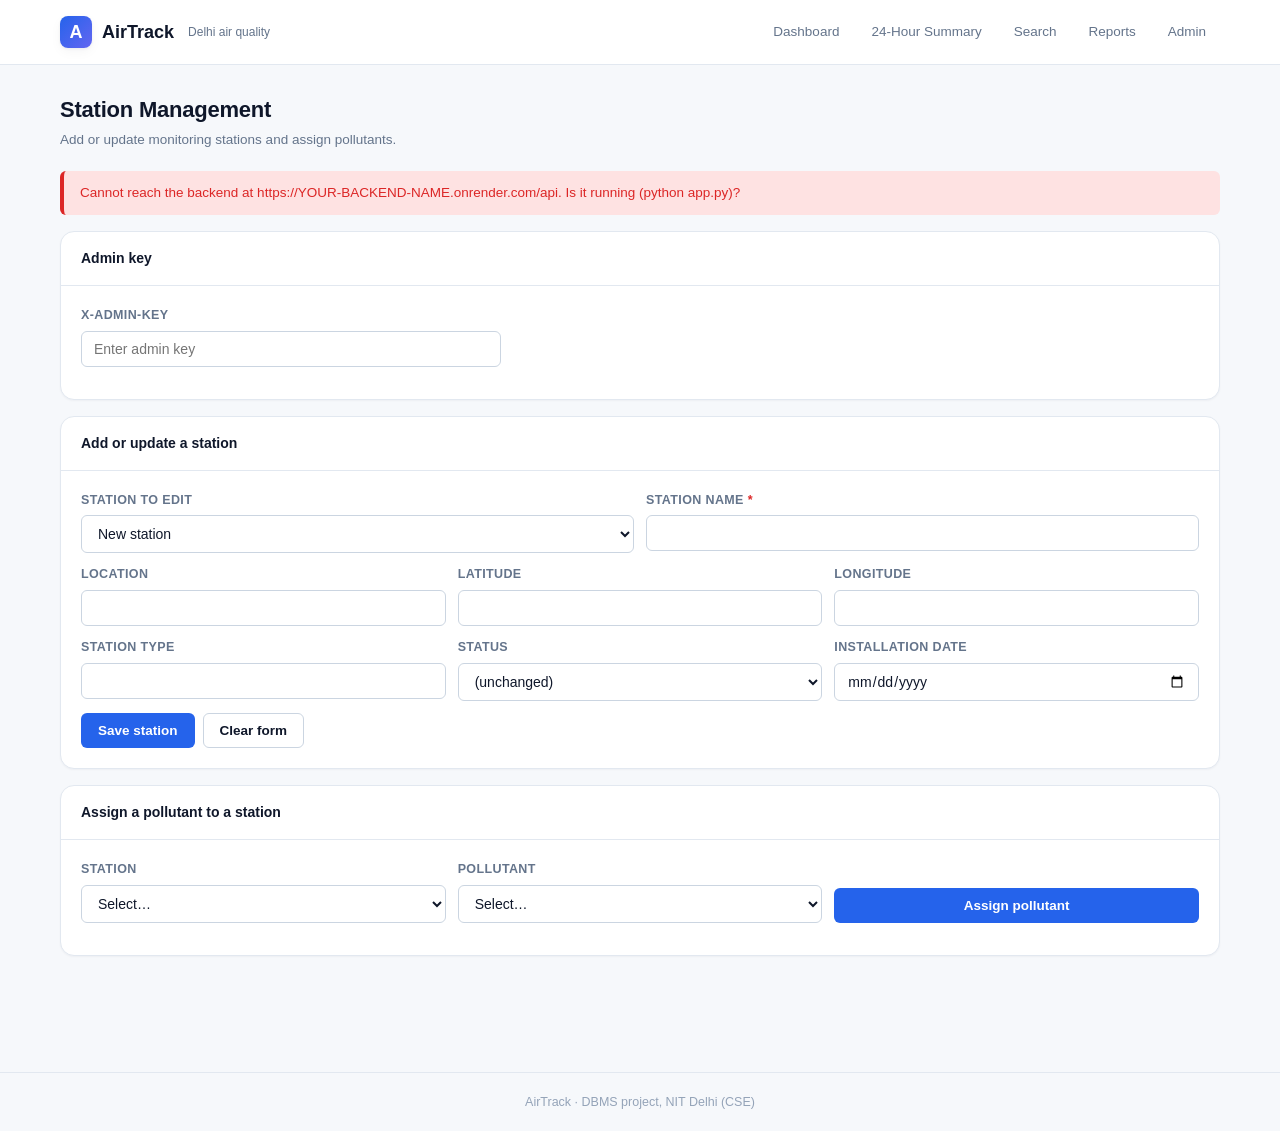
==== commit 50c779c1: "Update admin.html" ====
--- a/airtrack-main/frontend/admin.html
+++ b/airtrack-main/frontend/admin.html
@@ -11,52 +11,24 @@
   <header class="topbar">
     <div class="topbar-inner">
       <a class="brand" href="index.html"><span class="brand-mark">A</span><span>AirTrack</span><span class="brand-sub">Delhi air quality</span></a>
-      <nav class="nav">
-        <a href="index.html">Dashboard</a>
-        <a href="summary.html">24-Hour Summary</a>
-        <a href="search.html">Search</a>
-        <a href="reports.html">Reports</a>
-        <a href="admin.html">Admin</a>
-      </nav>
+      <nav class="nav"><a href="index.html">Dashboard</a><a href="summary.html">24-Hour Summary</a><a href="search.html">Search</a><a href="reports.html">Reports</a><a href="admin.html">Admin</a></nav>
     </div>
   </header>
-
   <main class="container">
-    <div class="page-header">
-      <div>
-        <h1 class="page-title">Station Management</h1>
-        <p class="page-subtitle">Add or update monitoring stations and assign pollutants.</p>
-      </div>
-    </div>
-
+    <div class="page-header"><div><h1 class="page-title">Station Management</h1><p class="page-subtitle">Add or update monitoring stations and assign pollutants.</p></div></div>
     <div id="loading" hidden><div class="loading"><span class="spinner"></span>Loading…</div></div>
     <div id="admin-message" class="notice" hidden></div>
-
     <section class="card">
       <div class="card-head"><h2 class="card-title">Admin key</h2></div>
-      <div class="card-body">
-        <div class="form-row">
-          <div class="field" style="grid-column: 1 / -1; max-width: 420px;">
-            <label for="admin-key">X-Admin-Key</label>
-            <input id="admin-key" type="password" class="input" autocomplete="off" placeholder="Enter admin key" />
-          </div>
-        </div>
-      </div>
+      <div class="card-body"><div class="form-row"><div class="field" style="grid-column: 1 / -1; max-width: 420px;"><label for="admin-key">X-Admin-Key</label><input id="admin-key" type="password" class="input" autocomplete="off" placeholder="Enter admin key" /></div></div></div>
     </section>
-
     <section class="card" style="margin-top:16px;">
       <div class="card-head"><h2 class="card-title">Add or update a station</h2></div>
       <div class="card-body">
         <form id="station-form" novalidate>
           <div class="form-row">
-            <div class="field">
-              <label for="st-select">Station to edit</label>
-              <select id="st-select" class="select"><option value="">New station</option></select>
-            </div>
-            <div class="field">
-              <label for="st-name">Station name <span style="color:var(--danger);">*</span></label>
-              <input id="st-name" type="text" class="input" required placeholder="e.g. Anand Vihar" />
-            </div>
+            <div class="field"><label for="st-select">Station to edit</label><select id="st-select" class="select"><option value="">New station</option></select></div>
+            <div class="field"><label for="st-name">Station name <span style="color:var(--danger);">*</span></label><input id="st-name" type="text" class="input" required /></div>
           </div>
           <div class="form-row">
             <div class="field"><label for="st-location">Location</label><input id="st-location" type="text" class="input" /></div>
@@ -65,55 +37,27 @@
           </div>
           <div class="form-row">
             <div class="field"><label for="st-type">Station type</label><input id="st-type" type="text" class="input" /></div>
-            <div class="field">
-              <label for="st-status">Status</label>
-              <select id="st-status" class="select">
-                <option value="">(unchanged)</option>
-                <option value="Active">Active</option>
-                <option value="Inactive">Inactive</option>
-              </select>
-            </div>
+            <div class="field"><label for="st-status">Status</label><select id="st-status" class="select"><option value="">(unchanged)</option><option value="Active">Active</option><option value="Inactive">Inactive</option></select></div>
             <div class="field"><label for="st-installed">Installation date</label><input id="st-installed" type="date" class="input" /></div>
           </div>
-          <div class="actions">
-            <button type="submit" id="st-save" class="btn btn-primary">Save station</button>
-            <button type="button" id="st-clear" class="btn btn-secondary">Clear form</button>
-          </div>
+          <div class="actions"><button type="submit" id="st-save" class="btn btn-primary">Save station</button><button type="button" id="st-clear" class="btn btn-secondary">Clear form</button></div>
         </form>
       </div>
     </section>
-
     <section class="card" style="margin-top:16px;">
       <div class="card-head"><h2 class="card-title">Assign a pollutant to a station</h2></div>
       <div class="card-body">
         <form id="pollutant-form" novalidate>
           <div class="form-row">
-            <div class="field">
-              <label for="p-station">Station</label>
-              <select id="p-station" class="select"><option value="">Select…</option></select>
-            </div>
-            <div class="field">
-              <label for="p-pollutant">Pollutant</label>
-              <select id="p-pollutant" class="select">
-                <option value="">Select…</option>
-                <option>PM2.5</option><option>PM10</option>
-                <option>NO2</option><option>SO2</option>
-              </select>
-            </div>
-            <div class="field" style="justify-content:flex-end;">
-              <label>&nbsp;</label>
-              <button type="submit" id="p-assign" class="btn btn-primary">Assign pollutant</button>
-            </div>
+            <div class="field"><label for="p-station">Station</label><select id="p-station" class="select"><option value="">Select…</option></select></div>
+            <div class="field"><label for="p-pollutant">Pollutant</label><select id="p-pollutant" class="select"><option value="">Select…</option><option>PM2.5</option><option>PM10</option><option>NO2</option><option>SO2</option></select></div>
+            <div class="field" style="justify-content:flex-end;"><label>&nbsp;</label><button type="submit" id="p-assign" class="btn btn-primary">Assign pollutant</button></div>
           </div>
         </form>
       </div>
     </section>
   </main>
-
   <footer class="footer">AirTrack · DBMS project, NIT Delhi (CSE)</footer>
-  <script src="js/config.js"></script>
-  <script src="js/api.js"></script>
-  <script src="js/common.js"></script>
-  <script src="js/admin.js"></script>
+  <script src="js/config.js"></script><script src="js/api.js"></script><script src="js/common.js"></script><script src="js/admin.js"></script>
 </body>
-</html>+</html>
